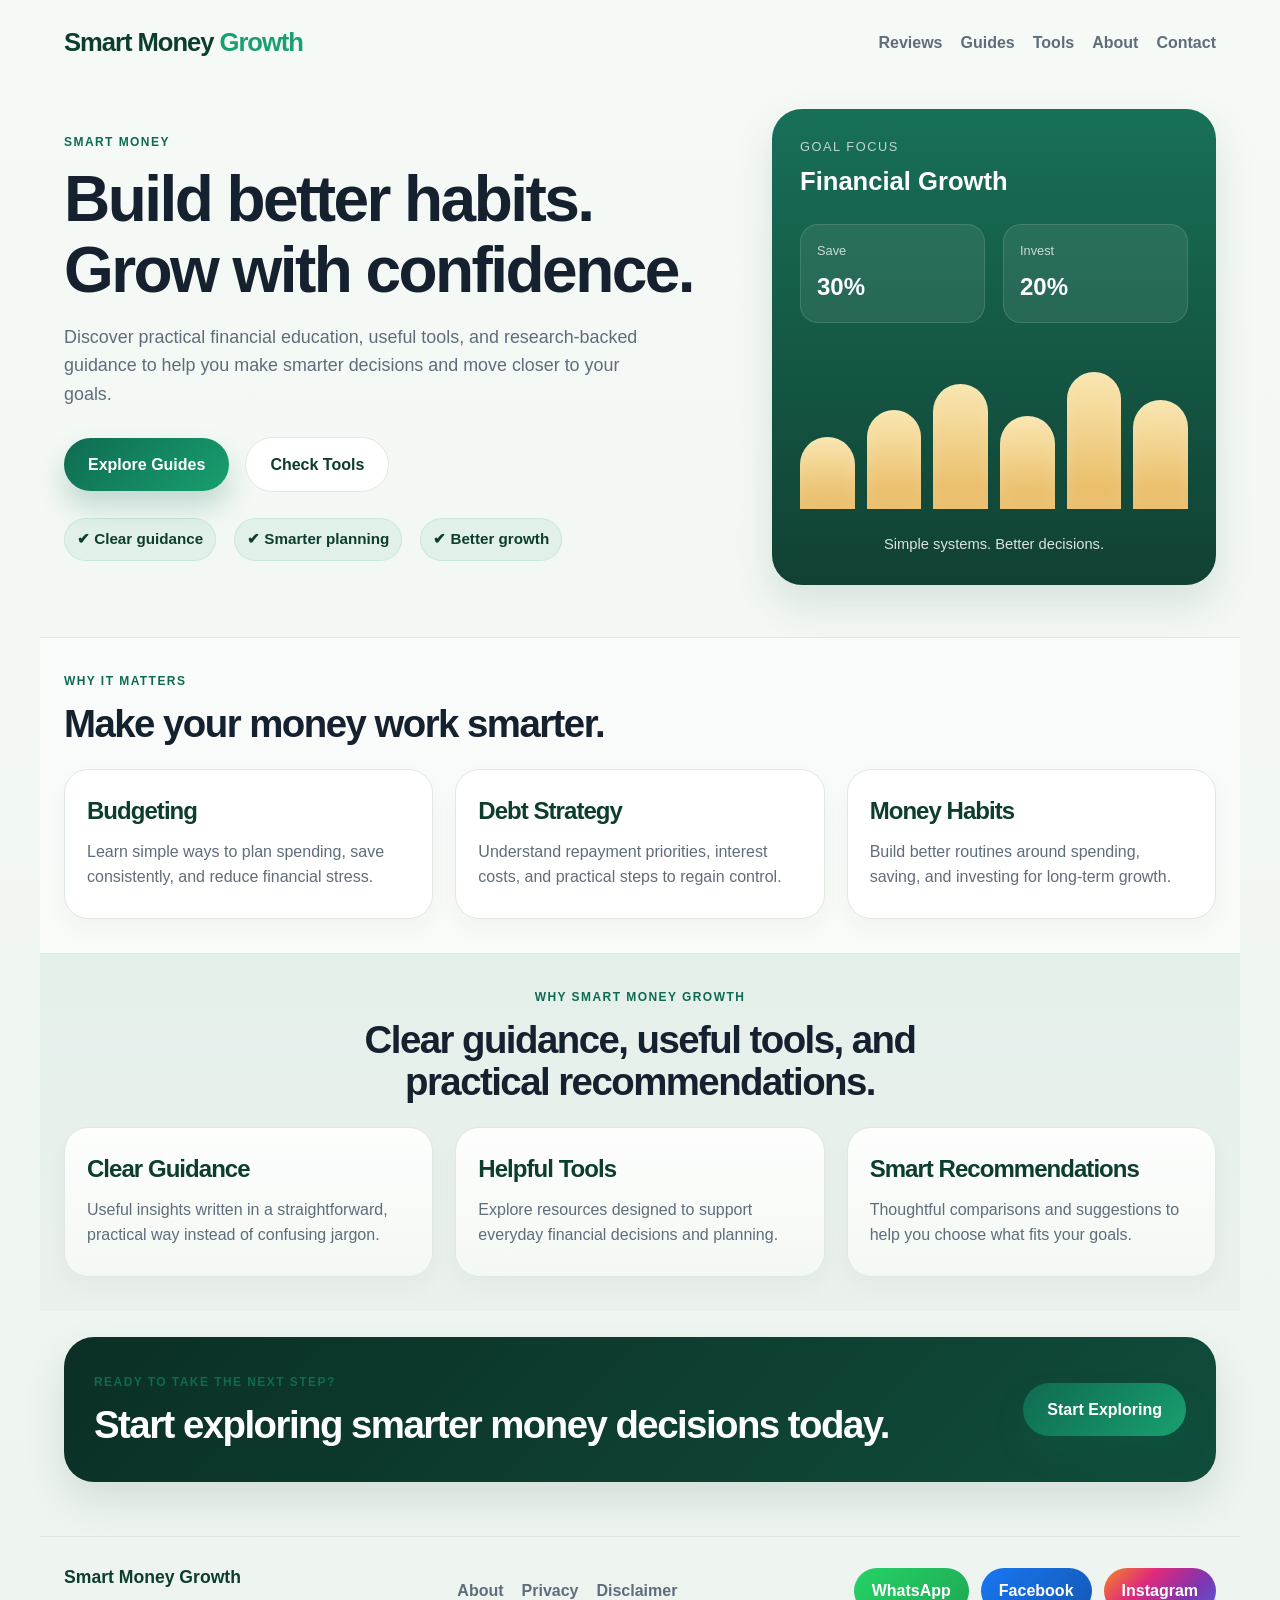
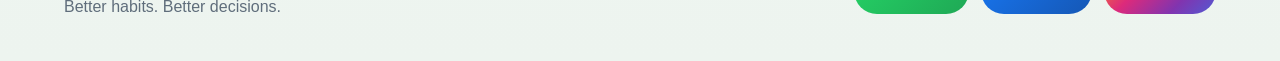
==== index.html @ 72ac07df "Brand the website as Smart Money Growth and apply a premium finance-style homepage design with polis" ====
<!doctype html>
<html lang="en">
  <head>
    <meta charset="utf-8" />
    <meta name="viewport" content="width=device-width, initial-scale=1" />
    <meta
      name="description"
      content="Smart Money Growth helps you build stronger money habits, improve financial clarity, and make smarter decisions with practical guidance and tools."
    />
    <title>Smart Money Growth | Better Habits. Better Decisions.</title>
    <link rel="stylesheet" href="style.css" />
  </head>
  <body>
    <header class="topbar">
      <a class="brand" href="index.html">Smart Money <span>Growth</span></a>
      <nav class="nav-links" aria-label="Main navigation">
        <a href="reviews.html">Reviews</a>
        <a href="guides.html">Guides</a>
        <a href="tools.html">Tools</a>
        <a href="about.html">About</a>
        <a href="contact.html">Contact</a>
      </nav>
    </header>

    <main>
      <section class="hero section">
        <div class="hero-copy">
          <p class="eyebrow">Smart Money</p>
          <h1>Build better habits. Grow with confidence.</h1>
          <p class="intro">
            Discover practical financial education, useful tools, and research-backed guidance
            to help you make smarter decisions and move closer to your goals.
          </p>

          <div class="hero-actions">
            <a class="btn btn-primary" href="guides.html">Explore Guides</a>
            <a class="btn btn-secondary" href="tools.html">Check Tools</a>
          </div>

          <div class="trust-row" aria-label="Highlights">
            <span>✔ Clear guidance</span>
            <span>✔ Smarter planning</span>
            <span>✔ Better growth</span>
          </div>
        </div>

        <div class="hero-card" aria-label="Financial summary">
          <div class="metric">
            <span class="label">Goal Focus</span>
            <strong>Financial Growth</strong>
          </div>

          <div class="metric-row">
            <div>
              <span>Save</span>
              <strong>30%</strong>
            </div>
            <div>
              <span>Invest</span>
              <strong>20%</strong>
            </div>
          </div>

          <div class="chart-bars" aria-hidden="true">
            <span style="height: 45%"></span>
            <span style="height: 62%"></span>
            <span style="height: 78%"></span>
            <span style="height: 58%"></span>
            <span style="height: 86%"></span>
            <span style="height: 68%"></span>
          </div>

          <div class="mini-note">Simple systems. Better decisions.</div>
        </div>
      </section>

      <section class="section section-light">
        <div class="section-heading">
          <p class="eyebrow">Why it matters</p>
          <h2>Make your money work smarter.</h2>
        </div>

        <div class="cards">
          <article class="card">
            <h3>Budgeting</h3>
            <p>
              Learn simple ways to plan spending, save consistently, and reduce financial stress.
            </p>
          </article>
          <article class="card">
            <h3>Debt Strategy</h3>
            <p>
              Understand repayment priorities, interest costs, and practical steps to regain control.
            </p>
          </article>
          <article class="card">
            <h3>Money Habits</h3>
            <p>
              Build better routines around spending, saving, and investing for long-term growth.
            </p>
          </article>
        </div>
      </section>

      <section class="section section-dark">
        <div class="section-heading centered">
          <p class="eyebrow">Why Smart Money Growth</p>
          <h2>Clear guidance, useful tools, and practical recommendations.</h2>
        </div>

        <div class="cards cards-alt">
          <article class="card">
            <h3>Clear Guidance</h3>
            <p>
              Useful insights written in a straightforward, practical way instead of confusing jargon.
            </p>
          </article>
          <article class="card">
            <h3>Helpful Tools</h3>
            <p>
              Explore resources designed to support everyday financial decisions and planning.
            </p>
          </article>
          <article class="card">
            <h3>Smart Recommendations</h3>
            <p>
              Thoughtful comparisons and suggestions to help you choose what fits your goals.
            </p>
          </article>
        </div>
      </section>

      <section class="section cta-section">
        <div class="cta-box">
          <div>
            <p class="eyebrow">Ready to take the next step?</p>
            <h2>Start exploring smarter money decisions today.</h2>
          </div>
          <a class="btn btn-primary" href="guides.html">Start Exploring</a>
        </div>
      </section>
    </main>

    <footer class="footer">
      <div class="footer-brand">
        <strong>Smart Money Growth</strong>
        <span>Better habits. Better decisions.</span>
      </div>

      <div class="footer-links">
        <a href="about.html">About</a>
        <a href="privacy.html">Privacy</a>
        <a href="disclaimer.html">Disclaimer</a>
      </div>

      <div class="social-links" aria-label="Social media links">
        <a class="social-btn wa" href="https://wa.me/2348026260383" target="_blank" rel="noopener noreferrer">WhatsApp</a>
        <a class="social-btn fb" href="https://www.facebook.com/profile.php?id=615915225431801" target="_blank" rel="noopener noreferrer">Facebook</a>
        <a class="social-btn ig" href="https://www.instagram.com/abayaezekiel5/" target="_blank" rel="noopener noreferrer">Instagram</a>
      </div>
    </footer>
  </body>
</html>
---- style.css ----
:root {
  --green: #0f6a52;
  --green-2: #18a06f;
  --green-deep: #0c3d2e;
  --gold: #e8b75d;
  --gold-soft: #f9e7b2;
  --ink: #16212f;
  --muted: #5f6d7b;
  --bg: #f4f8f4;
  --card: #ffffff;
  --line: #dfe9e2;
  --shadow: 0 18px 40px rgba(17, 67, 52, 0.12);
}

* { box-sizing: border-box; }
html { scroll-behavior: smooth; }
body {
  margin: 0;
  font-family: Inter, "Segoe UI", Arial, sans-serif;
  background: linear-gradient(180deg, #f6faf7 0%, #edf4ef 100%);
  color: var(--ink);
  line-height: 1.6;
}

a {
  text-decoration: none;
  color: inherit;
}

img { max-width: 100%; display: block; }

.topbar {
  max-width: 1200px;
  margin: 0 auto;
  padding: 22px 24px 18px;
  display: flex;
  align-items: center;
  justify-content: space-between;
  gap: 20px;
}

.brand {
  font-size: clamp(1.4rem, 2vw, 2rem);
  font-weight: 800;
  letter-spacing: -0.04em;
  color: var(--green-deep);
}

.brand span {
  color: var(--green-2);
}

.nav-links {
  display: flex;
  align-items: center;
  gap: 18px;
  flex-wrap: wrap;
}

.nav-links a {
  color: var(--muted);
  font-weight: 600;
  transition: color 0.2s ease;
}

.nav-links a:hover {
  color: var(--green);
}

.section {
  max-width: 1200px;
  margin: 0 auto;
  padding: 34px 24px;
}

.hero {
  display: grid;
  grid-template-columns: 1.2fr 0.8fr;
  align-items: center;
  gap: 42px;
  padding-top: 28px;
  padding-bottom: 52px;
}

.hero-copy {
  padding-right: 18px;
}

.eyebrow {
  margin: 0 0 12px;
  text-transform: uppercase;
  letter-spacing: 0.12em;
  font-size: 0.75rem;
  font-weight: 800;
  color: var(--green);
}

h1, h2, h3 {
  margin: 0 0 14px;
  line-height: 1.1;
  letter-spacing: -0.04em;
}

h1 {
  font-size: clamp(2.7rem, 5vw, 4.5rem);
  color: var(--ink);
}

.intro {
  max-width: 600px;
  font-size: 1.12rem;
  color: var(--muted);
  margin-bottom: 28px;
}

.hero-actions {
  display: flex;
  align-items: center;
  gap: 16px;
  flex-wrap: wrap;
  margin-bottom: 26px;
}

.btn {
  display: inline-block;
  border-radius: 999px;
  padding: 14px 24px;
  font-weight: 700;
  transition: transform 0.2s ease, box-shadow 0.2s ease;
}

.btn:hover {
  transform: translateY(-1px);
}

.btn-primary {
  background: linear-gradient(135deg, var(--green) 0%, var(--green-2) 100%);
  color: #fff;
  box-shadow: 0 16px 28px rgba(15, 106, 82, 0.22);
}

.btn-secondary {
  background: #fff;
  color: var(--green-deep);
  border: 1px solid var(--line);
}

.trust-row {
  display: flex;
  align-items: center;
  gap: 18px;
  flex-wrap: wrap;
  color: var(--green-deep);
  font-weight: 700;
  font-size: 0.95rem;
}

.trust-row span {
  display: inline-flex;
  align-items: center;
  gap: 8px;
  background: rgba(24, 160, 111, 0.08);
  border: 1px solid rgba(24, 160, 111, 0.12);
  border-radius: 999px;
  padding: 8px 12px;
}

.hero-card {
  background: linear-gradient(180deg, rgba(15, 106, 82, 0.96), rgba(12, 61, 46, 0.98));
  border-radius: 30px;
  padding: 28px;
  color: #fff;
  box-shadow: var(--shadow);
}

.metric {
  display: flex;
  flex-direction: column;
  gap: 4px;
  margin-bottom: 22px;
}

.metric .label {
  font-size: 0.8rem;
  color: rgba(255,255,255,0.72);
  text-transform: uppercase;
  letter-spacing: 0.12em;
}

.metric strong {
  font-size: clamp(1.4rem, 2vw, 2rem);
}

.metric-row {
  display: grid;
  grid-template-columns: repeat(2, minmax(0, 1fr));
  gap: 18px;
  margin-bottom: 26px;
}

.metric-row div {
  background: rgba(255,255,255,0.08);
  border: 1px solid rgba(255,255,255,0.12);
  border-radius: 18px;
  padding: 16px;
}

.metric-row span {
  display: block;
  color: rgba(255,255,255,0.75);
  font-size: 0.8rem;
  margin-bottom: 6px;
}

.metric-row strong {
  font-size: 1.5rem;
}

.chart-bars {
  height: 160px;
  display: flex;
  align-items: end;
  gap: 12px;
  margin-bottom: 20px;
}

.chart-bars span {
  display: block;
  width: 100%;
  border-radius: 999px 999px 0 0;
  background: linear-gradient(180deg, var(--gold-soft) 0%, var(--gold) 100%);
  box-shadow: inset 0 -10px 18px rgba(255,255,255,0.14);
}

.mini-note {
  font-size: 0.92rem;
  text-align: center;
  color: rgba(255,255,255,0.85);
  padding-top: 4px;
}

.section-light {
  background: rgba(255, 255, 255, 0.6);
  border-top: 1px solid var(--line);
  border-bottom: 1px solid var(--line);
}

.section-heading {
  margin-bottom: 24px;
}

.section-heading h2 {
  font-size: clamp(2rem, 3vw, 3rem);
  max-width: 700px;
}

.centered {
  text-align: center;
}

.centered h2 {
  margin: 0 auto;
}

.cards {
  display: grid;
  grid-template-columns: repeat(3, minmax(0, 1fr));
  gap: 22px;
}

.card {
  background: var(--card);
  border: 1px solid var(--line);
  border-radius: 24px;
  padding: 28px 22px;
  box-shadow: 0 10px 24px rgba(19, 43, 33, 0.04);
}

.card h3 {
  font-size: 1.5rem;
  color: var(--green-deep);
}

.card p {
  margin: 0;
  color: var(--muted);
  font-size: 1rem;
}

.section-dark {
  background: linear-gradient(180deg, rgba(15, 106, 82, 0.05), rgba(12, 61, 46, 0.02));
}

.cards-alt .card {
  background: linear-gradient(180deg, rgba(255,255,255,0.9) 0%, rgba(244,248,244,1) 100%);
}

.cta-section {
  padding-top: 26px;
  padding-bottom: 54px;
}

.cta-box {
  background: linear-gradient(135deg, #0b2f25 0%, #104d3c 100%);
  border-radius: 30px;
  padding: 36px 30px;
  color: white;
  display: flex;
  justify-content: space-between;
  align-items: center;
  gap: 30px;
  box-shadow: var(--shadow);
}

.cta-box h2 {
  margin: 0;
  font-size: clamp(1.8rem, 3vw, 2.8rem);
}

.footer {
  max-width: 1200px;
  margin: 0 auto;
  padding: 26px 24px 42px;
  display: flex;
  align-items: center;
  justify-content: space-between;
  gap: 20px;
  flex-wrap: wrap;
  border-top: 1px solid var(--line);
}

.footer-brand {
  display: flex;
  flex-direction: column;
  gap: 2px;
}

.footer-brand strong {
  font-size: 1.1rem;
  color: var(--green-deep);
}

.footer-brand span {
  color: var(--muted);
}

.footer-links {
  display: flex;
  align-items: center;
  gap: 18px;
  flex-wrap: wrap;
  color: var(--muted);
  font-weight: 600;
}

.social-links {
  display: flex;
  align-items: center;
  flex-wrap: wrap;
  gap: 12px;
}

.social-btn {
  display: inline-flex;
  align-items: center;
  justify-content: center;
  padding: 10px 18px;
  border-radius: 999px;
  font-weight: 700;
  color: #fff;
  transition: transform 0.2s ease, filter 0.2s ease;
}

.social-btn:hover {
  transform: translateY(-1px);
  filter: brightness(1.04);
}

.social-btn.wa { background: linear-gradient(135deg, #25D366 0%, #1fa855 100%); }
.social-btn.fb { background: linear-gradient(135deg, #1877f2 0%, #1557b5 100%); }
.social-btn.ig {
  background: linear-gradient(135deg, #f58529 0%, #dd2a7b 35%, #8134af 70%, #515bd4 100%);
}

@media (max-width: 900px) {
  .hero {
    grid-template-columns: 1fr;
  }

  .cards {
    grid-template-columns: 1fr;
  }

  .cta-box {
    flex-direction: column;
    align-items: flex-start;
  }
}

@media (max-width: 620px) {
  .topbar {
    flex-direction: column;
    align-items: flex-start;
  }

  .nav-links {
    gap: 12px;
  }

  .hero {
    padding-top: 8px;
  }

  .hero-actions,
  .social-links,
  .footer-links {
    width: 100%;
  }

  .btn,
  .social-btn {
    width: 100%;
    text-align: center;
  }

  .footer {
    align-items: flex-start;
  }
}
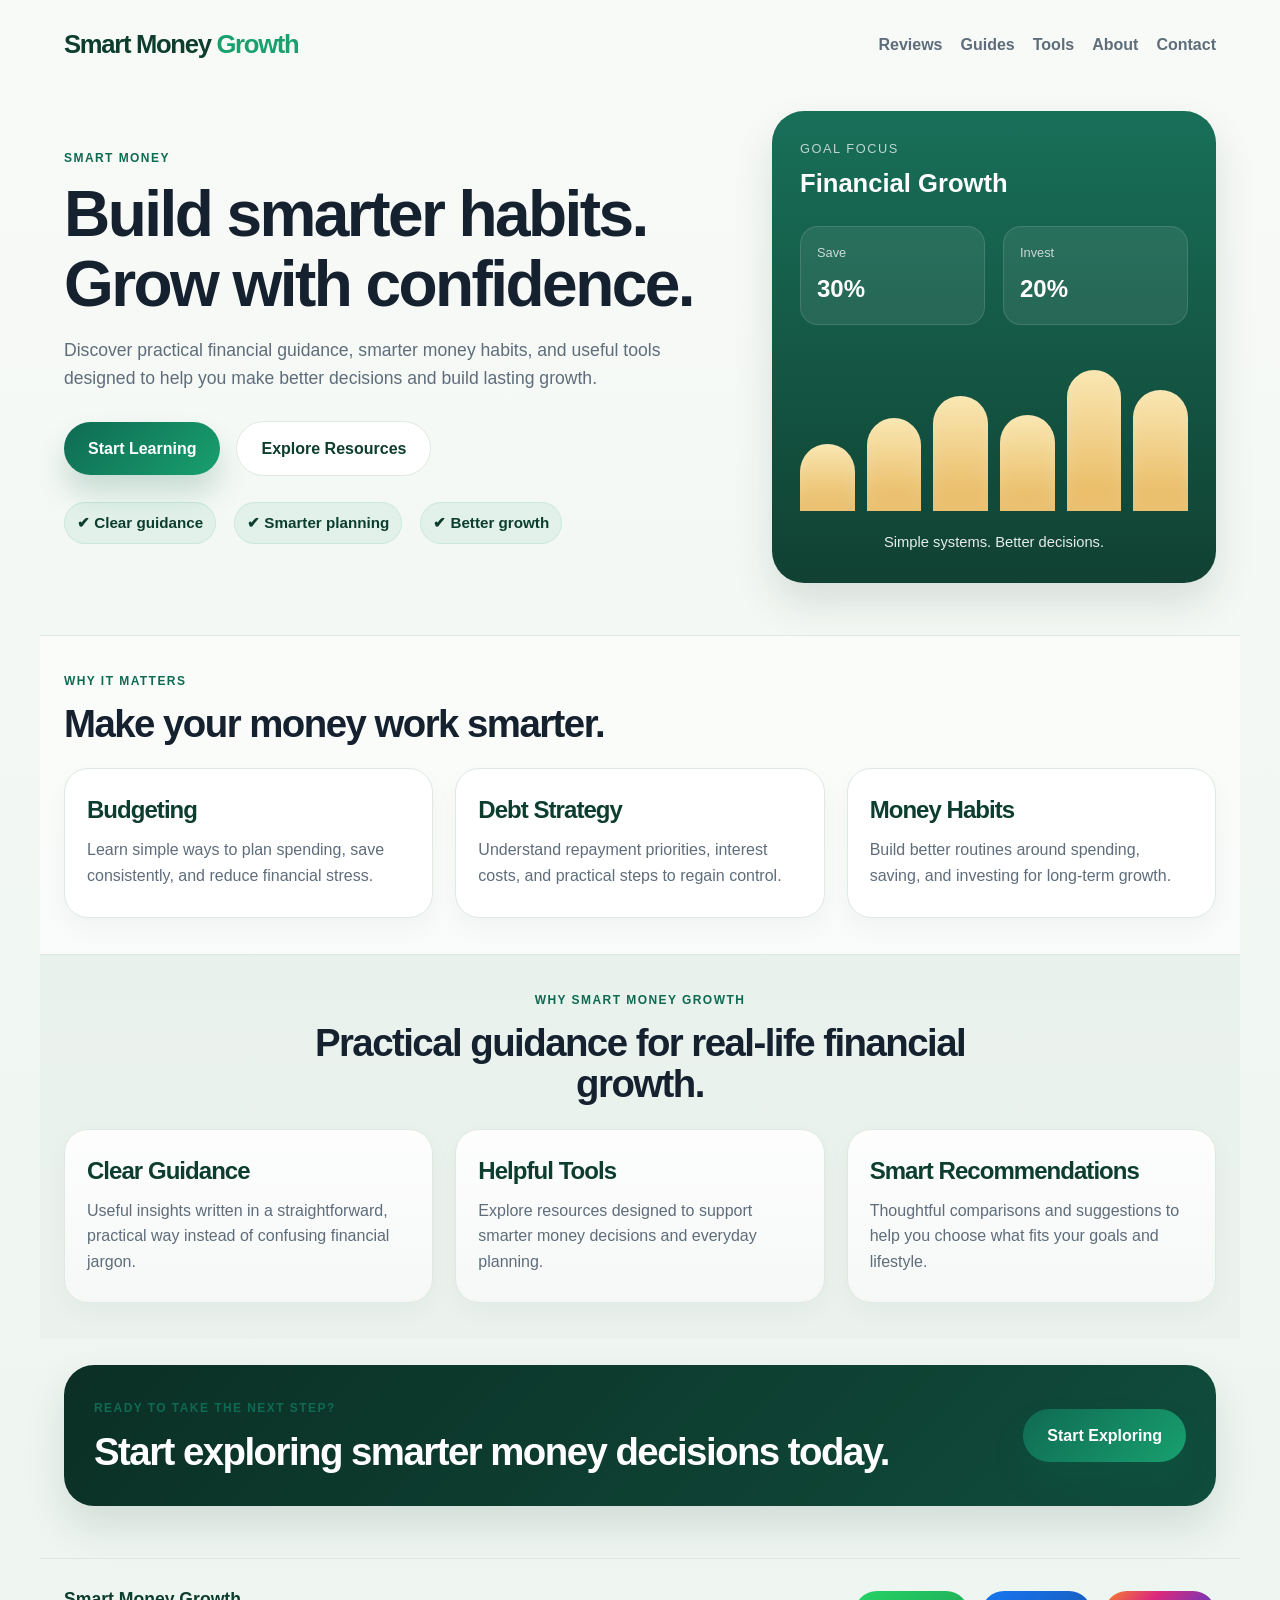
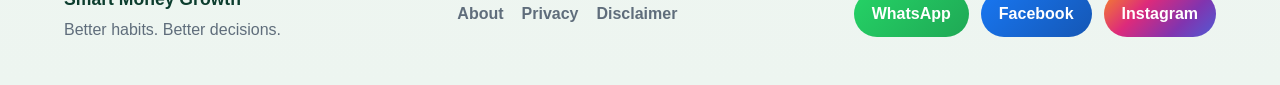
==== commit ea359510: "Finalize a premium Smart Money Growth homepage with affiliate-friendly, trust-focused messaging and " ====
--- a/index.html
+++ b/index.html
@@ -5,7 +5,7 @@
     <meta name="viewport" content="width=device-width, initial-scale=1" />
     <meta
       name="description"
-      content="Smart Money Growth helps you build stronger money habits, improve financial clarity, and make smarter decisions with practical guidance and tools."
+      content="Smart Money Growth helps people build better financial habits, explore practical tools, and make smarter decisions for long-term growth."
     />
     <title>Smart Money Growth | Better Habits. Better Decisions.</title>
     <link rel="stylesheet" href="style.css" />
@@ -26,15 +26,14 @@
       <section class="hero section">
         <div class="hero-copy">
           <p class="eyebrow">Smart Money</p>
-          <h1>Build better habits. Grow with confidence.</h1>
+          <h1>Build smarter habits. Grow with confidence.</h1>
           <p class="intro">
-            Discover practical financial education, useful tools, and research-backed guidance
-            to help you make smarter decisions and move closer to your goals.
+            Discover practical financial guidance, smarter money habits, and useful tools designed to help you make better decisions and build lasting growth.
           </p>
 
           <div class="hero-actions">
-            <a class="btn btn-primary" href="guides.html">Explore Guides</a>
-            <a class="btn btn-secondary" href="tools.html">Check Tools</a>
+            <a class="btn btn-primary" href="guides.html">Start Learning</a>
+            <a class="btn btn-secondary" href="tools.html">Explore Resources</a>
           </div>
 
           <div class="trust-row" aria-label="Highlights">
@@ -44,7 +43,7 @@
           </div>
         </div>
 
-        <div class="hero-card" aria-label="Financial summary">
+        <div class="hero-card" aria-label="Financial summary card">
           <div class="metric">
             <span class="label">Goal Focus</span>
             <strong>Financial Growth</strong>
@@ -62,12 +61,12 @@
           </div>
 
           <div class="chart-bars" aria-hidden="true">
-            <span style="height: 45%"></span>
-            <span style="height: 62%"></span>
-            <span style="height: 78%"></span>
+            <span style="height: 42%"></span>
             <span style="height: 58%"></span>
-            <span style="height: 86%"></span>
-            <span style="height: 68%"></span>
+            <span style="height: 72%"></span>
+            <span style="height: 60%"></span>
+            <span style="height: 88%"></span>
+            <span style="height: 76%"></span>
           </div>
 
           <div class="mini-note">Simple systems. Better decisions.</div>
@@ -83,21 +82,15 @@
         <div class="cards">
           <article class="card">
             <h3>Budgeting</h3>
-            <p>
-              Learn simple ways to plan spending, save consistently, and reduce financial stress.
-            </p>
+            <p>Learn simple ways to plan spending, save consistently, and reduce financial stress.</p>
           </article>
           <article class="card">
             <h3>Debt Strategy</h3>
-            <p>
-              Understand repayment priorities, interest costs, and practical steps to regain control.
-            </p>
+            <p>Understand repayment priorities, interest costs, and practical steps to regain control.</p>
           </article>
           <article class="card">
             <h3>Money Habits</h3>
-            <p>
-              Build better routines around spending, saving, and investing for long-term growth.
-            </p>
+            <p>Build better routines around spending, saving, and investing for long-term growth.</p>
           </article>
         </div>
       </section>
@@ -105,27 +98,21 @@
       <section class="section section-dark">
         <div class="section-heading centered">
           <p class="eyebrow">Why Smart Money Growth</p>
-          <h2>Clear guidance, useful tools, and practical recommendations.</h2>
+          <h2>Practical guidance for real-life financial growth.</h2>
         </div>
 
         <div class="cards cards-alt">
           <article class="card">
             <h3>Clear Guidance</h3>
-            <p>
-              Useful insights written in a straightforward, practical way instead of confusing jargon.
-            </p>
+            <p>Useful insights written in a straightforward, practical way instead of confusing financial jargon.</p>
           </article>
           <article class="card">
             <h3>Helpful Tools</h3>
-            <p>
-              Explore resources designed to support everyday financial decisions and planning.
-            </p>
+            <p>Explore resources designed to support smarter money decisions and everyday planning.</p>
           </article>
           <article class="card">
             <h3>Smart Recommendations</h3>
-            <p>
-              Thoughtful comparisons and suggestions to help you choose what fits your goals.
-            </p>
+            <p>Thoughtful comparisons and suggestions to help you choose what fits your goals and lifestyle.</p>
           </article>
         </div>
       </section>
--- a/style.css
+++ b/style.css
@@ -9,7 +9,7 @@
   --bg: #f4f8f4;
   --card: #ffffff;
   --line: #dfe9e2;
-  --shadow: 0 18px 40px rgba(17, 67, 52, 0.12);
+  --shadow: 0 20px 40px rgba(11, 47, 37, 0.12);
 }
 
 * { box-sizing: border-box; }
@@ -17,7 +17,7 @@
 body {
   margin: 0;
   font-family: Inter, "Segoe UI", Arial, sans-serif;
-  background: linear-gradient(180deg, #f6faf7 0%, #edf4ef 100%);
+  background: linear-gradient(180deg, #f8faf7 0%, #edf5f0 100%);
   color: var(--ink);
   line-height: 1.6;
 }
@@ -32,17 +32,17 @@
 .topbar {
   max-width: 1200px;
   margin: 0 auto;
-  padding: 22px 24px 18px;
+  padding: 24px 24px 18px;
   display: flex;
   align-items: center;
   justify-content: space-between;
-  gap: 20px;
+  gap: 18px;
 }
 
 .brand {
   font-size: clamp(1.4rem, 2vw, 2rem);
   font-weight: 800;
-  letter-spacing: -0.04em;
+  letter-spacing: -0.05em;
   color: var(--green-deep);
 }
 
@@ -70,7 +70,7 @@
 .section {
   max-width: 1200px;
   margin: 0 auto;
-  padding: 34px 24px;
+  padding: 36px 24px;
 }
 
 .hero {
@@ -97,18 +97,18 @@
 
 h1, h2, h3 {
   margin: 0 0 14px;
-  line-height: 1.1;
+  line-height: 1.08;
   letter-spacing: -0.04em;
 }
 
 h1 {
-  font-size: clamp(2.7rem, 5vw, 4.5rem);
+  font-size: clamp(2.8rem, 5vw, 4.5rem);
   color: var(--ink);
 }
 
 .intro {
-  max-width: 600px;
-  font-size: 1.12rem;
+  max-width: 610px;
+  font-size: 1.1rem;
   color: var(--muted);
   margin-bottom: 28px;
 }
@@ -122,11 +122,13 @@
 }
 
 .btn {
-  display: inline-block;
+  display: inline-flex;
+  align-items: center;
+  justify-content: center;
   border-radius: 999px;
   padding: 14px 24px;
   font-weight: 700;
-  transition: transform 0.2s ease, box-shadow 0.2s ease;
+  transition: transform 0.2s ease, box-shadow 0.2s ease, filter 0.2s ease;
 }
 
 .btn:hover {
@@ -136,7 +138,7 @@
 .btn-primary {
   background: linear-gradient(135deg, var(--green) 0%, var(--green-2) 100%);
   color: #fff;
-  box-shadow: 0 16px 28px rgba(15, 106, 82, 0.22);
+  box-shadow: 0 18px 30px rgba(15, 106, 82, 0.2);
 }
 
 .btn-secondary {
@@ -167,7 +169,7 @@
 
 .hero-card {
   background: linear-gradient(180deg, rgba(15, 106, 82, 0.96), rgba(12, 61, 46, 0.98));
-  border-radius: 30px;
+  border-radius: 32px;
   padding: 28px;
   color: #fff;
   box-shadow: var(--shadow);
@@ -188,7 +190,7 @@
 }
 
 .metric strong {
-  font-size: clamp(1.4rem, 2vw, 2rem);
+  font-size: clamp(1.5rem, 2vw, 2rem);
 }
 
 .metric-row {
@@ -235,8 +237,7 @@
 .mini-note {
   font-size: 0.92rem;
   text-align: center;
-  color: rgba(255,255,255,0.85);
-  padding-top: 4px;
+  color: rgba(255,255,255,0.9);
 }
 
 .section-light {
@@ -251,7 +252,7 @@
 
 .section-heading h2 {
   font-size: clamp(2rem, 3vw, 3rem);
-  max-width: 700px;
+  max-width: 760px;
 }
 
 .centered {
@@ -288,27 +289,27 @@
 }
 
 .section-dark {
-  background: linear-gradient(180deg, rgba(15, 106, 82, 0.05), rgba(12, 61, 46, 0.02));
+  background: linear-gradient(180deg, rgba(15, 106, 82, 0.04), rgba(12, 61, 46, 0.02));
 }
 
 .cards-alt .card {
-  background: linear-gradient(180deg, rgba(255,255,255,0.9) 0%, rgba(244,248,244,1) 100%);
+  background: linear-gradient(180deg, rgba(255,255,255,0.9) 0%, rgba(245,248,246,1) 100%);
 }
 
 .cta-section {
   padding-top: 26px;
-  padding-bottom: 54px;
+  padding-bottom: 52px;
 }
 
 .cta-box {
   background: linear-gradient(135deg, #0b2f25 0%, #104d3c 100%);
   border-radius: 30px;
-  padding: 36px 30px;
-  color: white;
+  padding: 34px 30px;
+  color: #fff;
   display: flex;
   justify-content: space-between;
   align-items: center;
-  gap: 30px;
+  gap: 28px;
   box-shadow: var(--shadow);
 }
 
@@ -332,7 +333,7 @@
 .footer-brand {
   display: flex;
   flex-direction: column;
-  gap: 2px;
+  gap: 4px;
 }
 
 .footer-brand strong {
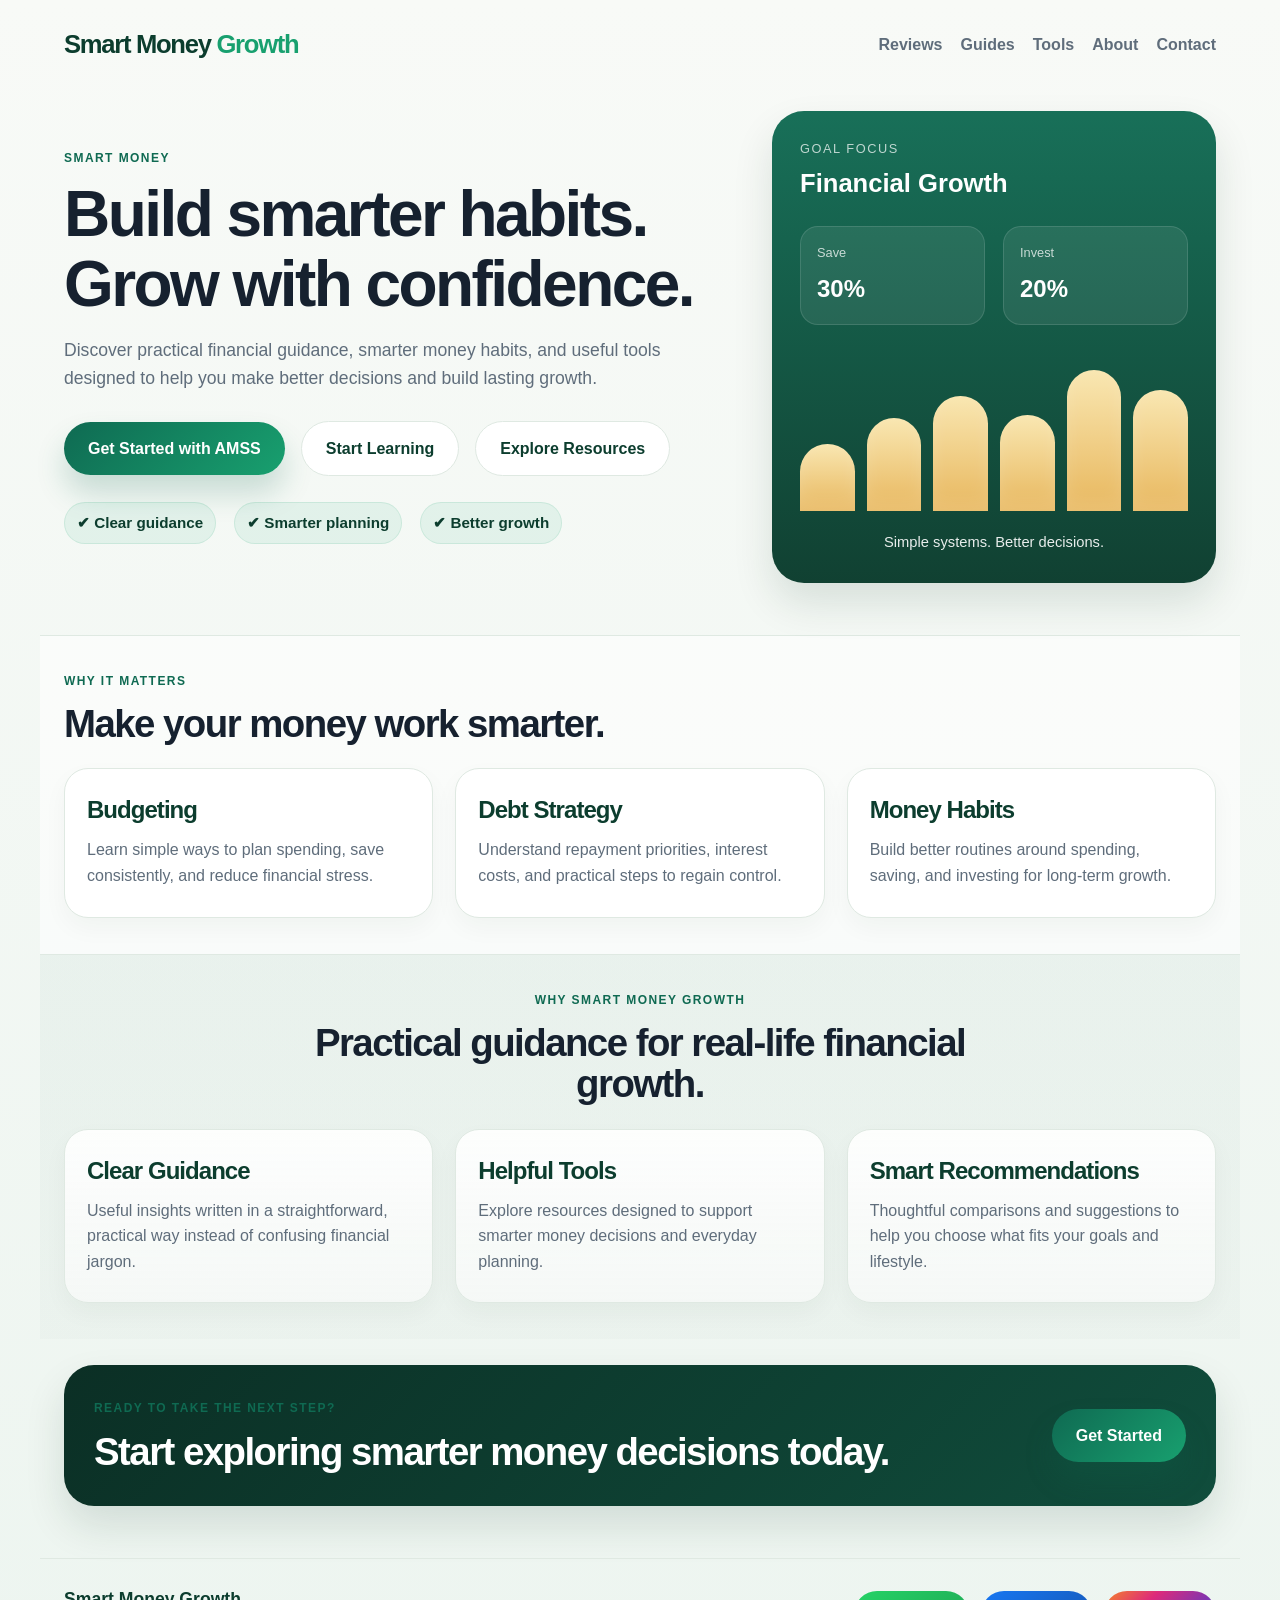
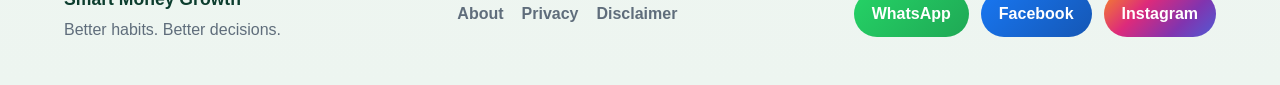
==== commit ca404926: "Add visible AMSS Selar affiliate CTA button to the homepage hero and CTA section." ====
--- a/index.html
+++ b/index.html
@@ -32,7 +32,8 @@
           </p>
 
           <div class="hero-actions">
-            <a class="btn btn-primary" href="guides.html">Start Learning</a>
+            <a class="btn btn-primary" href="https://selar.co/amss" target="_blank" rel="noopener noreferrer">Get Started with AMSS</a>
+            <a class="btn btn-secondary" href="guides.html">Start Learning</a>
             <a class="btn btn-secondary" href="tools.html">Explore Resources</a>
           </div>
 
@@ -123,7 +124,7 @@
             <p class="eyebrow">Ready to take the next step?</p>
             <h2>Start exploring smarter money decisions today.</h2>
           </div>
-          <a class="btn btn-primary" href="guides.html">Start Exploring</a>
+          <a class="btn btn-primary" href="https://selar.co/amss" target="_blank" rel="noopener noreferrer">Get Started</a>
         </div>
       </section>
     </main>
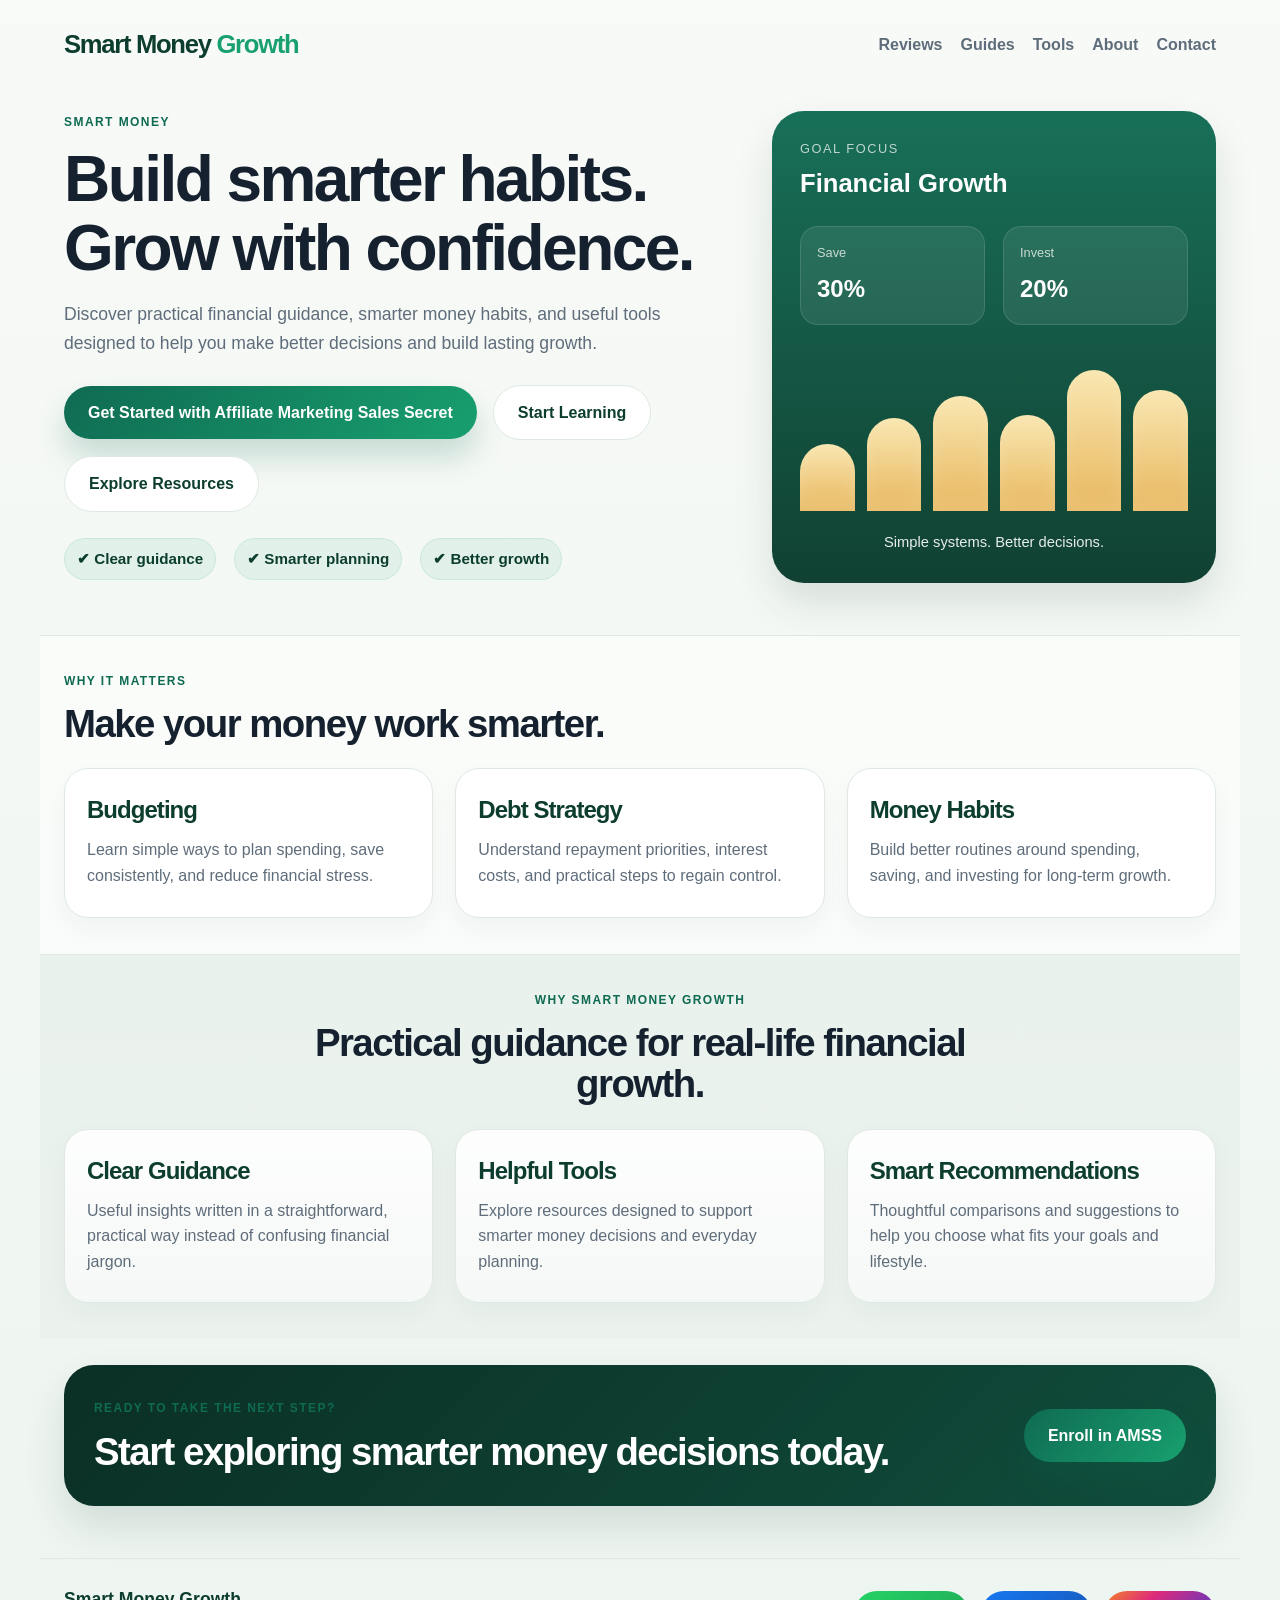
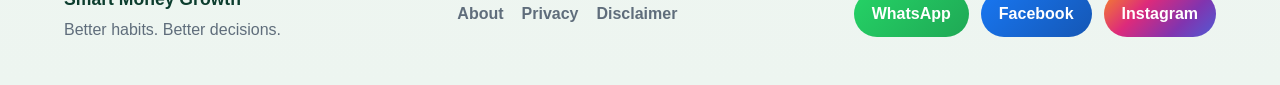
==== commit 37269a37: "Update homepage CTA copy to use the correct course name: Affiliate Marketing Sales Secret (AMSS)" ====
--- a/index.html
+++ b/index.html
@@ -32,7 +32,7 @@
           </p>
 
           <div class="hero-actions">
-            <a class="btn btn-primary" href="https://selar.co/amss" target="_blank" rel="noopener noreferrer">Get Started with AMSS</a>
+            <a class="btn btn-primary" href="https://selar.co/amss" target="_blank" rel="noopener noreferrer">Get Started with Affiliate Marketing Sales Secret</a>
             <a class="btn btn-secondary" href="guides.html">Start Learning</a>
             <a class="btn btn-secondary" href="tools.html">Explore Resources</a>
           </div>
@@ -124,7 +124,7 @@
             <p class="eyebrow">Ready to take the next step?</p>
             <h2>Start exploring smarter money decisions today.</h2>
           </div>
-          <a class="btn btn-primary" href="https://selar.co/amss" target="_blank" rel="noopener noreferrer">Get Started</a>
+          <a class="btn btn-primary" href="https://selar.co/amss" target="_blank" rel="noopener noreferrer">Enroll in AMSS</a>
         </div>
       </section>
     </main>
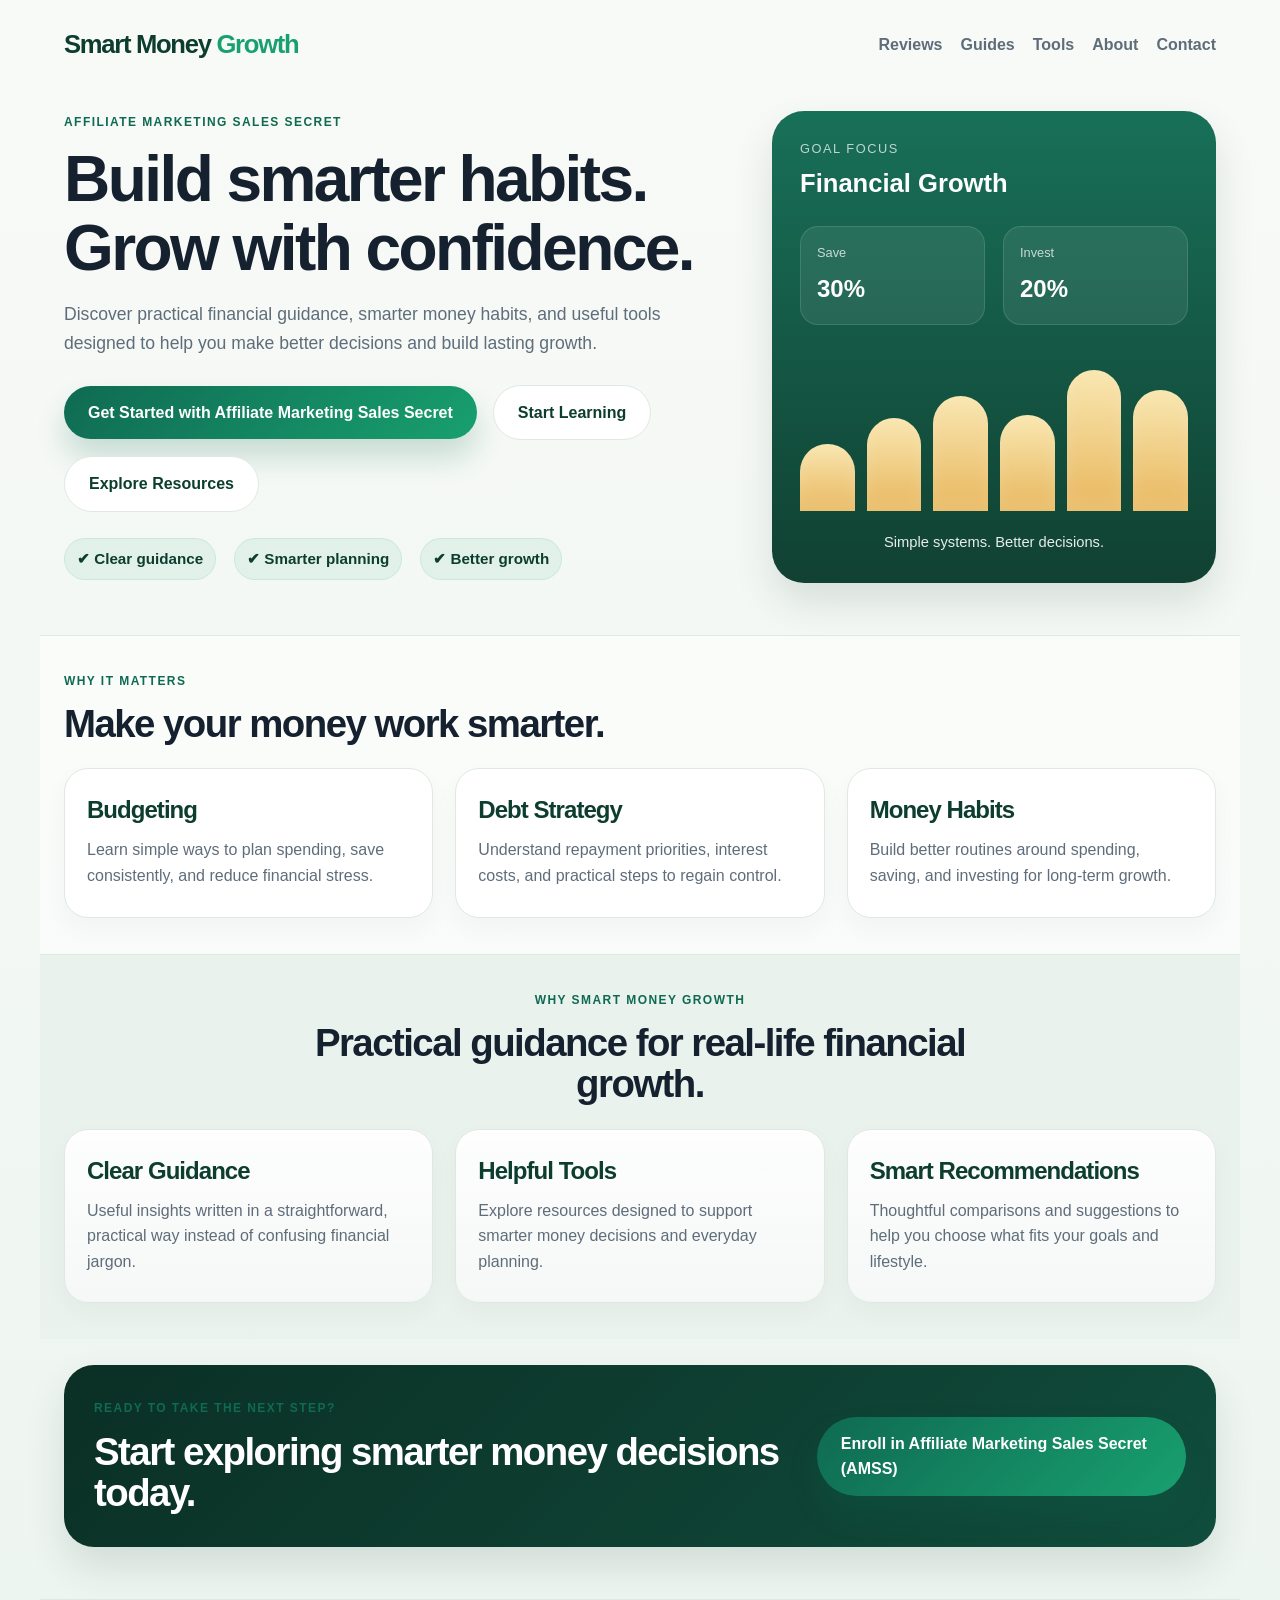
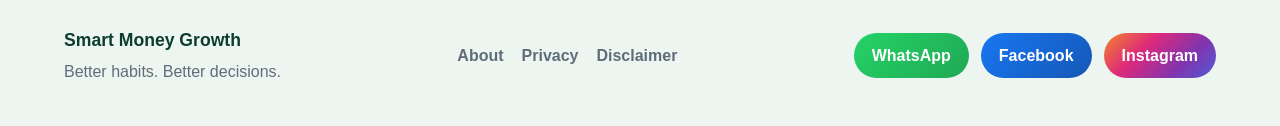
==== commit c444362c: "Align homepage course naming with the exact product title: Affiliate Marketing Sales Secret (AMSS)" ====
--- a/index.html
+++ b/index.html
@@ -25,7 +25,7 @@
     <main>
       <section class="hero section">
         <div class="hero-copy">
-          <p class="eyebrow">Smart Money</p>
+          <p class="eyebrow">Affiliate Marketing Sales Secret</p>
           <h1>Build smarter habits. Grow with confidence.</h1>
           <p class="intro">
             Discover practical financial guidance, smarter money habits, and useful tools designed to help you make better decisions and build lasting growth.
@@ -124,7 +124,7 @@
             <p class="eyebrow">Ready to take the next step?</p>
             <h2>Start exploring smarter money decisions today.</h2>
           </div>
-          <a class="btn btn-primary" href="https://selar.co/amss" target="_blank" rel="noopener noreferrer">Enroll in AMSS</a>
+          <a class="btn btn-primary" href="https://selar.co/amss" target="_blank" rel="noopener noreferrer">Enroll in Affiliate Marketing Sales Secret (AMSS)</a>
         </div>
       </section>
     </main>
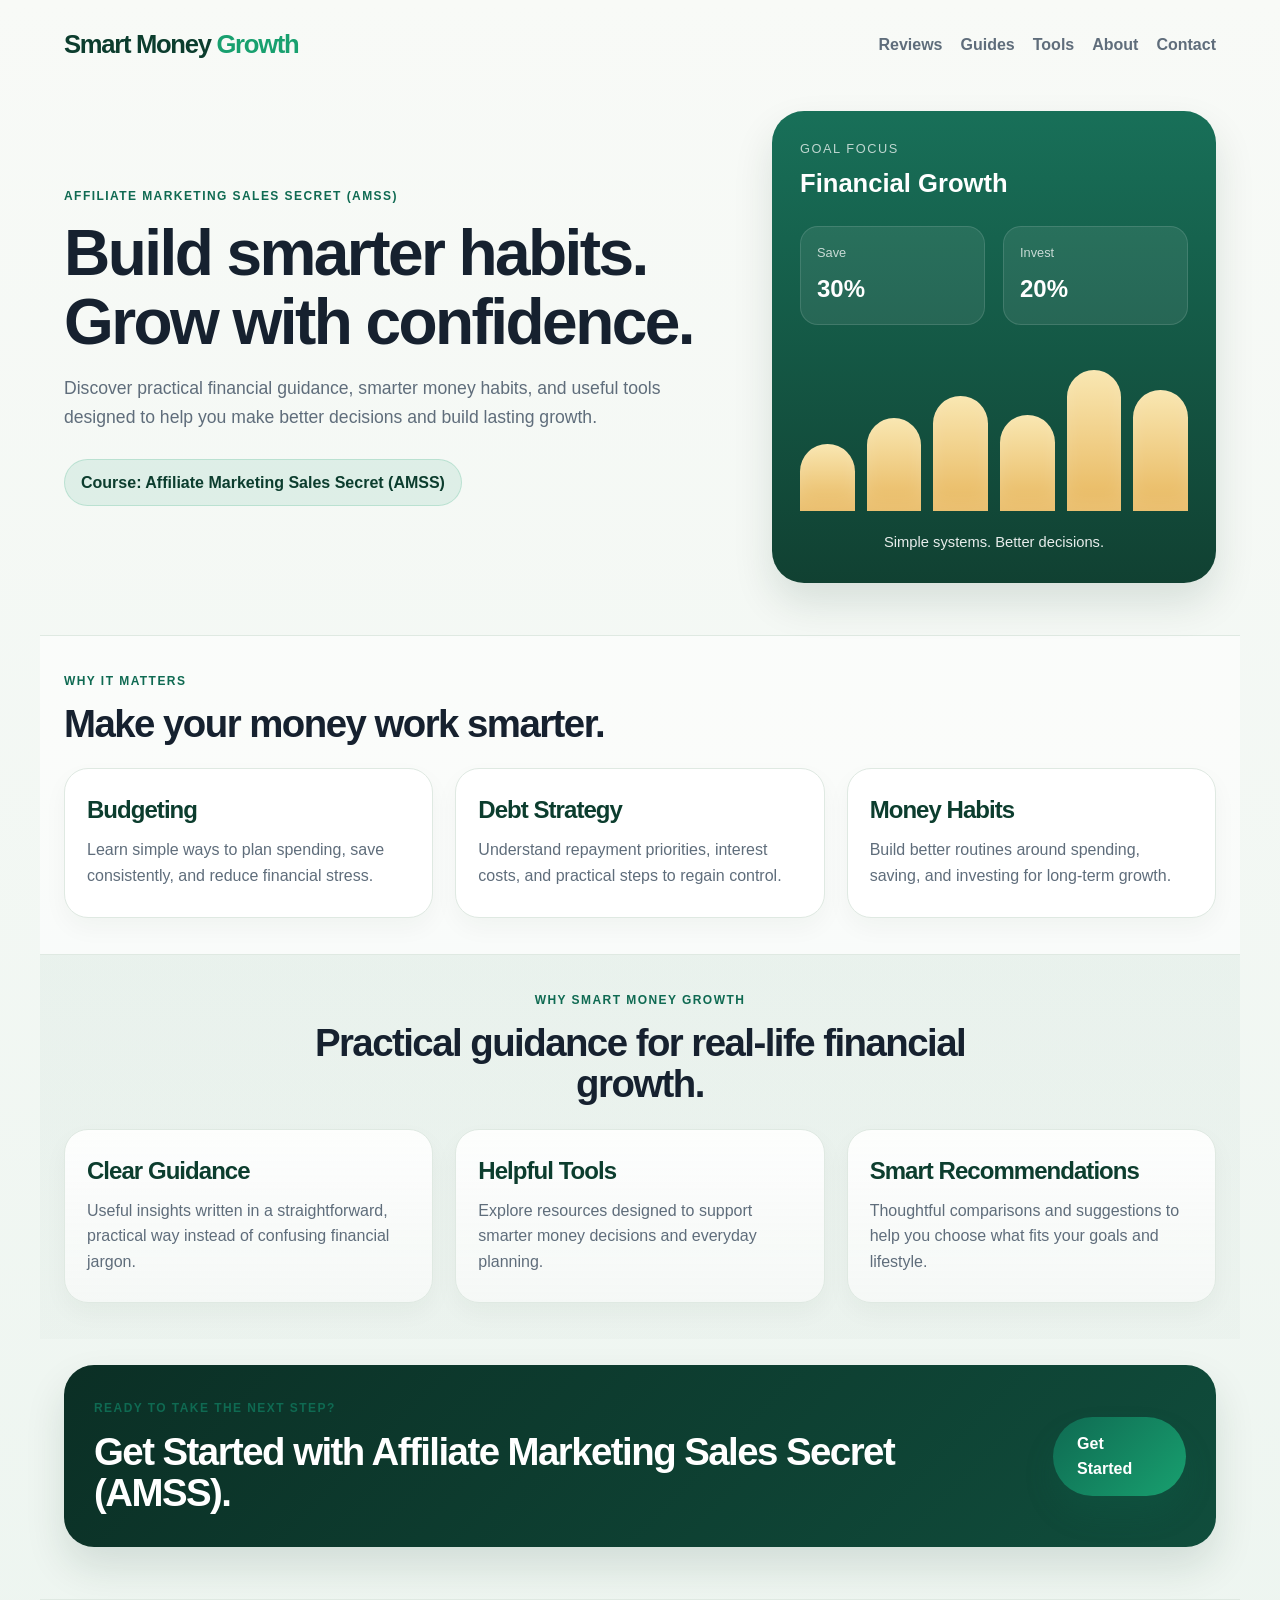
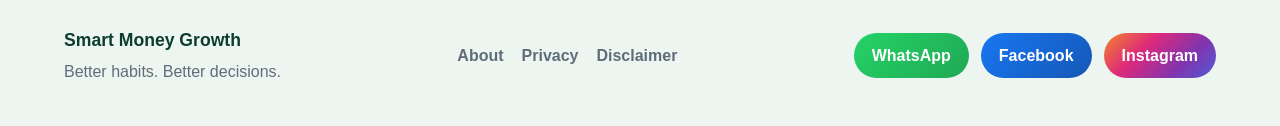
==== commit a6752365: "Make the AMSS course stand out and keep the Get Started CTA in one place near the bottom of the home" ====
--- a/index.html
+++ b/index.html
@@ -25,23 +25,13 @@
     <main>
       <section class="hero section">
         <div class="hero-copy">
-          <p class="eyebrow">Affiliate Marketing Sales Secret</p>
+          <p class="eyebrow">Affiliate Marketing Sales Secret (AMSS)</p>
           <h1>Build smarter habits. Grow with confidence.</h1>
           <p class="intro">
             Discover practical financial guidance, smarter money habits, and useful tools designed to help you make better decisions and build lasting growth.
           </p>
 
-          <div class="hero-actions">
-            <a class="btn btn-primary" href="https://selar.co/amss" target="_blank" rel="noopener noreferrer">Get Started with Affiliate Marketing Sales Secret</a>
-            <a class="btn btn-secondary" href="guides.html">Start Learning</a>
-            <a class="btn btn-secondary" href="tools.html">Explore Resources</a>
-          </div>
-
-          <div class="trust-row" aria-label="Highlights">
-            <span>✔ Clear guidance</span>
-            <span>✔ Smarter planning</span>
-            <span>✔ Better growth</span>
-          </div>
+          <p class="course-tag">Course: Affiliate Marketing Sales Secret (AMSS)</p>
         </div>
 
         <div class="hero-card" aria-label="Financial summary card">
@@ -122,9 +112,9 @@
         <div class="cta-box">
           <div>
             <p class="eyebrow">Ready to take the next step?</p>
-            <h2>Start exploring smarter money decisions today.</h2>
+            <h2>Get Started with Affiliate Marketing Sales Secret (AMSS).</h2>
           </div>
-          <a class="btn btn-primary" href="https://selar.co/amss" target="_blank" rel="noopener noreferrer">Enroll in Affiliate Marketing Sales Secret (AMSS)</a>
+          <a class="btn btn-primary" href="https://selar.co/amss" target="_blank" rel="noopener noreferrer">Get Started</a>
         </div>
       </section>
     </main>
--- a/style.css
+++ b/style.css
@@ -1,430 +1,442 @@
-:root {
-  --green: #0f6a52;
-  --green-2: #18a06f;
-  --green-deep: #0c3d2e;
-  --gold: #e8b75d;
-  --gold-soft: #f9e7b2;
-  --ink: #16212f;
-  --muted: #5f6d7b;
-  --bg: #f4f8f4;
-  --card: #ffffff;
-  --line: #dfe9e2;
-  --shadow: 0 20px 40px rgba(11, 47, 37, 0.12);
-}
+ :root {
+   --green: #0f6a52;
+   --green-2: #18a06f;
+   --green-deep: #0c3d2e;
+   --gold: #e8b75d;
+   --gold-soft: #f9e7b2;
+   --ink: #16212f;
+   --muted: #5f6d7b;
+   --bg: #f4f8f4;
+   --card: #ffffff;
+   --line: #dfe9e2;
+   --shadow: 0 20px 40px rgba(11, 47, 37, 0.12);
+ }
+ 
+ * { box-sizing: border-box; }
+ html { scroll-behavior: smooth; }
+ body {
+   margin: 0;
+   font-family: Inter, "Segoe UI", Arial, sans-serif;
+   background: linear-gradient(180deg, #f8faf7 0%, #edf5f0 100%);
+   color: var(--ink);
+   line-height: 1.6;
+ }
+ 
+ a {
+   text-decoration: none;
+   color: inherit;
+ }
+ 
+ img { max-width: 100%; display: block; }
+ 
+ .topbar {
+   max-width: 1200px;
+   margin: 0 auto;
+   padding: 24px 24px 18px;
+   display: flex;
+   align-items: center;
+   justify-content: space-between;
+   gap: 18px;
+ }
+ 
+ .brand {
+   font-size: clamp(1.4rem, 2vw, 2rem);
+   font-weight: 800;
+   letter-spacing: -0.05em;
+   color: var(--green-deep);
+ }
+ 
+ .brand span {
+   color: var(--green-2);
+ }
+ 
+ .nav-links {
+   display: flex;
+   align-items: center;
+   gap: 18px;
+   flex-wrap: wrap;
+ }
+ 
+ .nav-links a {
+   color: var(--muted);
+   font-weight: 600;
+   transition: color 0.2s ease;
+ }
+ 
+ .nav-links a:hover {
+   color: var(--green);
+ }
+ 
+ .section {
+   max-width: 1200px;
+   margin: 0 auto;
+   padding: 36px 24px;
+ }
+ 
+ .hero {
+   display: grid;
+   grid-template-columns: 1.2fr 0.8fr;
+   align-items: center;
+   gap: 42px;
+   padding-top: 28px;
+   padding-bottom: 52px;
+ }
+ 
+ .hero-copy {
+   padding-right: 18px;
+ }
+ 
+ .eyebrow {
+   margin: 0 0 12px;
+   text-transform: uppercase;
+   letter-spacing: 0.12em;
+   font-size: 0.75rem;
+   font-weight: 800;
+   color: var(--green);
+ }
+ 
+ h1, h2, h3 {
+   margin: 0 0 14px;
+   line-height: 1.08;
+   letter-spacing: -0.04em;
+ }
+ 
+ h1 {
+   font-size: clamp(2.8rem, 5vw, 4.5rem);
+   color: var(--ink);
+ }
+ 
+ .intro {
+   max-width: 610px;
+   font-size: 1.1rem;
+   color: var(--muted);
+   margin-bottom: 28px;
+ }
 
-* { box-sizing: border-box; }
-html { scroll-behavior: smooth; }
-body {
-  margin: 0;
-  font-family: Inter, "Segoe UI", Arial, sans-serif;
-  background: linear-gradient(180deg, #f8faf7 0%, #edf5f0 100%);
-  color: var(--ink);
-  line-height: 1.6;
-}
-
-a {
-  text-decoration: none;
-  color: inherit;
-}
-
-img { max-width: 100%; display: block; }
-
-.topbar {
-  max-width: 1200px;
-  margin: 0 auto;
-  padding: 24px 24px 18px;
-  display: flex;
-  align-items: center;
-  justify-content: space-between;
-  gap: 18px;
-}
-
-.brand {
-  font-size: clamp(1.4rem, 2vw, 2rem);
-  font-weight: 800;
-  letter-spacing: -0.05em;
-  color: var(--green-deep);
-}
-
-.brand span {
-  color: var(--green-2);
-}
-
-.nav-links {
-  display: flex;
-  align-items: center;
-  gap: 18px;
-  flex-wrap: wrap;
-}
-
-.nav-links a {
-  color: var(--muted);
-  font-weight: 600;
-  transition: color 0.2s ease;
-}
-
-.nav-links a:hover {
-  color: var(--green);
-}
-
-.section {
-  max-width: 1200px;
-  margin: 0 auto;
-  padding: 36px 24px;
-}
-
-.hero {
-  display: grid;
-  grid-template-columns: 1.2fr 0.8fr;
-  align-items: center;
-  gap: 42px;
-  padding-top: 28px;
-  padding-bottom: 52px;
-}
-
-.hero-copy {
-  padding-right: 18px;
-}
-
-.eyebrow {
-  margin: 0 0 12px;
-  text-transform: uppercase;
-  letter-spacing: 0.12em;
-  font-size: 0.75rem;
-  font-weight: 800;
-  color: var(--green);
-}
-
-h1, h2, h3 {
-  margin: 0 0 14px;
-  line-height: 1.08;
-  letter-spacing: -0.04em;
-}
-
-h1 {
-  font-size: clamp(2.8rem, 5vw, 4.5rem);
-  color: var(--ink);
-}
-
-.intro {
-  max-width: 610px;
-  font-size: 1.1rem;
-  color: var(--muted);
-  margin-bottom: 28px;
-}
-
-.hero-actions {
-  display: flex;
-  align-items: center;
-  gap: 16px;
-  flex-wrap: wrap;
-  margin-bottom: 26px;
-}
-
-.btn {
-  display: inline-flex;
-  align-items: center;
-  justify-content: center;
-  border-radius: 999px;
-  padding: 14px 24px;
-  font-weight: 700;
-  transition: transform 0.2s ease, box-shadow 0.2s ease, filter 0.2s ease;
-}
-
-.btn:hover {
-  transform: translateY(-1px);
-}
-
-.btn-primary {
-  background: linear-gradient(135deg, var(--green) 0%, var(--green-2) 100%);
-  color: #fff;
-  box-shadow: 0 18px 30px rgba(15, 106, 82, 0.2);
-}
-
-.btn-secondary {
-  background: #fff;
-  color: var(--green-deep);
-  border: 1px solid var(--line);
-}
-
-.trust-row {
-  display: flex;
-  align-items: center;
-  gap: 18px;
-  flex-wrap: wrap;
-  color: var(--green-deep);
-  font-weight: 700;
-  font-size: 0.95rem;
-}
-
-.trust-row span {
-  display: inline-flex;
-  align-items: center;
-  gap: 8px;
-  background: rgba(24, 160, 111, 0.08);
-  border: 1px solid rgba(24, 160, 111, 0.12);
-  border-radius: 999px;
-  padding: 8px 12px;
-}
-
-.hero-card {
-  background: linear-gradient(180deg, rgba(15, 106, 82, 0.96), rgba(12, 61, 46, 0.98));
-  border-radius: 32px;
-  padding: 28px;
-  color: #fff;
-  box-shadow: var(--shadow);
-}
-
-.metric {
-  display: flex;
-  flex-direction: column;
-  gap: 4px;
-  margin-bottom: 22px;
-}
-
-.metric .label {
-  font-size: 0.8rem;
-  color: rgba(255,255,255,0.72);
-  text-transform: uppercase;
-  letter-spacing: 0.12em;
-}
-
-.metric strong {
-  font-size: clamp(1.5rem, 2vw, 2rem);
-}
-
-.metric-row {
-  display: grid;
-  grid-template-columns: repeat(2, minmax(0, 1fr));
-  gap: 18px;
-  margin-bottom: 26px;
-}
-
-.metric-row div {
-  background: rgba(255,255,255,0.08);
-  border: 1px solid rgba(255,255,255,0.12);
-  border-radius: 18px;
-  padding: 16px;
-}
-
-.metric-row span {
-  display: block;
-  color: rgba(255,255,255,0.75);
-  font-size: 0.8rem;
-  margin-bottom: 6px;
-}
-
-.metric-row strong {
-  font-size: 1.5rem;
-}
-
-.chart-bars {
-  height: 160px;
-  display: flex;
-  align-items: end;
-  gap: 12px;
-  margin-bottom: 20px;
-}
-
-.chart-bars span {
-  display: block;
-  width: 100%;
-  border-radius: 999px 999px 0 0;
-  background: linear-gradient(180deg, var(--gold-soft) 0%, var(--gold) 100%);
-  box-shadow: inset 0 -10px 18px rgba(255,255,255,0.14);
-}
-
-.mini-note {
-  font-size: 0.92rem;
-  text-align: center;
-  color: rgba(255,255,255,0.9);
-}
-
-.section-light {
-  background: rgba(255, 255, 255, 0.6);
-  border-top: 1px solid var(--line);
-  border-bottom: 1px solid var(--line);
-}
-
-.section-heading {
-  margin-bottom: 24px;
-}
-
-.section-heading h2 {
-  font-size: clamp(2rem, 3vw, 3rem);
-  max-width: 760px;
-}
-
-.centered {
-  text-align: center;
-}
-
-.centered h2 {
-  margin: 0 auto;
-}
-
-.cards {
-  display: grid;
-  grid-template-columns: repeat(3, minmax(0, 1fr));
-  gap: 22px;
-}
-
-.card {
-  background: var(--card);
-  border: 1px solid var(--line);
-  border-radius: 24px;
-  padding: 28px 22px;
-  box-shadow: 0 10px 24px rgba(19, 43, 33, 0.04);
-}
-
-.card h3 {
-  font-size: 1.5rem;
-  color: var(--green-deep);
-}
-
-.card p {
-  margin: 0;
-  color: var(--muted);
-  font-size: 1rem;
-}
-
-.section-dark {
-  background: linear-gradient(180deg, rgba(15, 106, 82, 0.04), rgba(12, 61, 46, 0.02));
-}
-
-.cards-alt .card {
-  background: linear-gradient(180deg, rgba(255,255,255,0.9) 0%, rgba(245,248,246,1) 100%);
-}
-
-.cta-section {
-  padding-top: 26px;
-  padding-bottom: 52px;
-}
-
-.cta-box {
-  background: linear-gradient(135deg, #0b2f25 0%, #104d3c 100%);
-  border-radius: 30px;
-  padding: 34px 30px;
-  color: #fff;
-  display: flex;
-  justify-content: space-between;
-  align-items: center;
-  gap: 28px;
-  box-shadow: var(--shadow);
-}
-
-.cta-box h2 {
-  margin: 0;
-  font-size: clamp(1.8rem, 3vw, 2.8rem);
-}
-
-.footer {
-  max-width: 1200px;
-  margin: 0 auto;
-  padding: 26px 24px 42px;
-  display: flex;
-  align-items: center;
-  justify-content: space-between;
-  gap: 20px;
-  flex-wrap: wrap;
-  border-top: 1px solid var(--line);
-}
-
-.footer-brand {
-  display: flex;
-  flex-direction: column;
-  gap: 4px;
-}
-
-.footer-brand strong {
-  font-size: 1.1rem;
-  color: var(--green-deep);
-}
-
-.footer-brand span {
-  color: var(--muted);
-}
-
-.footer-links {
-  display: flex;
-  align-items: center;
-  gap: 18px;
-  flex-wrap: wrap;
-  color: var(--muted);
-  font-weight: 600;
-}
-
-.social-links {
-  display: flex;
-  align-items: center;
-  flex-wrap: wrap;
-  gap: 12px;
-}
-
-.social-btn {
-  display: inline-flex;
-  align-items: center;
-  justify-content: center;
-  padding: 10px 18px;
-  border-radius: 999px;
-  font-weight: 700;
-  color: #fff;
-  transition: transform 0.2s ease, filter 0.2s ease;
-}
-
-.social-btn:hover {
-  transform: translateY(-1px);
-  filter: brightness(1.04);
-}
-
-.social-btn.wa { background: linear-gradient(135deg, #25D366 0%, #1fa855 100%); }
-.social-btn.fb { background: linear-gradient(135deg, #1877f2 0%, #1557b5 100%); }
-.social-btn.ig {
-  background: linear-gradient(135deg, #f58529 0%, #dd2a7b 35%, #8134af 70%, #515bd4 100%);
-}
-
-@media (max-width: 900px) {
-  .hero {
-    grid-template-columns: 1fr;
-  }
-
-  .cards {
-    grid-template-columns: 1fr;
-  }
-
-  .cta-box {
-    flex-direction: column;
-    align-items: flex-start;
-  }
-}
-
-@media (max-width: 620px) {
-  .topbar {
-    flex-direction: column;
-    align-items: flex-start;
-  }
-
-  .nav-links {
-    gap: 12px;
-  }
-
-  .hero {
-    padding-top: 8px;
-  }
-
-  .hero-actions,
-  .social-links,
-  .footer-links {
-    width: 100%;
-  }
-
-  .btn,
-  .social-btn {
-    width: 100%;
-    text-align: center;
-  }
-
-  .footer {
-    align-items: flex-start;
-  }
-}
+ .course-tag {
+   display: inline-block;
+   background: rgba(24, 160, 111, 0.1);
+   border: 1px solid rgba(24, 160, 111, 0.18);
+   color: var(--green-deep);
+   border-radius: 999px;
+   padding: 10px 16px;
+   font-weight: 700;
+   margin: 0;
+ }
+ 
+ .hero-actions {
+   display: flex;
+   align-items: center;
+   gap: 16px;
+   flex-wrap: wrap;
+   margin-bottom: 26px;
+ }
+ 
+ .btn {
+   display: inline-flex;
+   align-items: center;
+   justify-content: center;
+   border-radius: 999px;
+   padding: 14px 24px;
+   font-weight: 700;
+   transition: transform 0.2s ease, box-shadow 0.2s ease, filter 0.2s ease;
+ }
+ 
+ .btn:hover {
+   transform: translateY(-1px);
+ }
+ 
+ .btn-primary {
+   background: linear-gradient(135deg, var(--green) 0%, var(--green-2) 100%);
+   color: #fff;
+   box-shadow: 0 18px 30px rgba(15, 106, 82, 0.2);
+ }
+ 
+ .btn-secondary {
+   background: #fff;
+   color: var(--green-deep);
+   border: 1px solid var(--line);
+ }
+ 
+ .trust-row {
+   display: flex;
+   align-items: center;
+   gap: 18px;
+   flex-wrap: wrap;
+   color: var(--green-deep);
+   font-weight: 700;
+   font-size: 0.95rem;
+ }
+ 
+ .trust-row span {
+   display: inline-flex;
+   align-items: center;
+   gap: 8px;
+   background: rgba(24, 160, 111, 0.08);
+   border: 1px solid rgba(24, 160, 111, 0.12);
+   border-radius: 999px;
+   padding: 8px 12px;
+ }
+ 
+ .hero-card {
+   background: linear-gradient(180deg, rgba(15, 106, 82, 0.96), rgba(12, 61, 46, 0.98));
+   border-radius: 32px;
+   padding: 28px;
+   color: #fff;
+   box-shadow: var(--shadow);
+ }
+ 
+ .metric {
+   display: flex;
+   flex-direction: column;
+   gap: 4px;
+   margin-bottom: 22px;
+ }
+ 
+ .metric .label {
+   font-size: 0.8rem;
+   color: rgba(255,255,255,0.72);
+   text-transform: uppercase;
+   letter-spacing: 0.12em;
+ }
+ 
+ .metric strong {
+   font-size: clamp(1.5rem, 2vw, 2rem);
+ }
+ 
+ .metric-row {
+   display: grid;
+   grid-template-columns: repeat(2, minmax(0, 1fr));
+   gap: 18px;
+   margin-bottom: 26px;
+ }
+ 
+ .metric-row div {
+   background: rgba(255,255,255,0.08);
+   border: 1px solid rgba(255,255,255,0.12);
+   border-radius: 18px;
+   padding: 16px;
+ }
+ 
+ .metric-row span {
+   display: block;
+   color: rgba(255,255,255,0.75);
+   font-size: 0.8rem;
+   margin-bottom: 6px;
+ }
+ 
+ .metric-row strong {
+   font-size: 1.5rem;
+ }
+ 
+ .chart-bars {
+   height: 160px;
+   display: flex;
+   align-items: end;
+   gap: 12px;
+   margin-bottom: 20px;
+ }
+ 
+ .chart-bars span {
+   display: block;
+   width: 100%;
+   border-radius: 999px 999px 0 0;
+   background: linear-gradient(180deg, var(--gold-soft) 0%, var(--gold) 100%);
+   box-shadow: inset 0 -10px 18px rgba(255,255,255,0.14);
+ }
+ 
+ .mini-note {
+   font-size: 0.92rem;
+   text-align: center;
+   color: rgba(255,255,255,0.9);
+ }
+ 
+ .section-light {
+   background: rgba(255, 255, 255, 0.6);
+   border-top: 1px solid var(--line);
+   border-bottom: 1px solid var(--line);
+ }
+ 
+ .section-heading {
+   margin-bottom: 24px;
+ }
+ 
+ .section-heading h2 {
+   font-size: clamp(2rem, 3vw, 3rem);
+   max-width: 760px;
+ }
+ 
+ .centered {
+   text-align: center;
+ }
+ 
+ .centered h2 {
+   margin: 0 auto;
+ }
+ 
+ .cards {
+   display: grid;
+   grid-template-columns: repeat(3, minmax(0, 1fr));
+   gap: 22px;
+ }
+ 
+ .card {
+   background: var(--card);
+   border: 1px solid var(--line);
+   border-radius: 24px;
+   padding: 28px 22px;
+   box-shadow: 0 10px 24px rgba(19, 43, 33, 0.04);
+ }
+ 
+ .card h3 {
+   font-size: 1.5rem;
+   color: var(--green-deep);
+ }
+ 
+ .card p {
+   margin: 0;
+   color: var(--muted);
+   font-size: 1rem;
+ }
+ 
+ .section-dark {
+   background: linear-gradient(180deg, rgba(15, 106, 82, 0.04), rgba(12, 61, 46, 0.02));
+ }
+ 
+ .cards-alt .card {
+   background: linear-gradient(180deg, rgba(255,255,255,0.9) 0%, rgba(245,248,246,1) 100%);
+ }
+ 
+ .cta-section {
+   padding-top: 26px;
+   padding-bottom: 52px;
+ }
+ 
+ .cta-box {
+   background: linear-gradient(135deg, #0b2f25 0%, #104d3c 100%);
+   border-radius: 30px;
+   padding: 34px 30px;
+   color: #fff;
+   display: flex;
+   justify-content: space-between;
+   align-items: center;
+   gap: 28px;
+   box-shadow: var(--shadow);
+ }
+ 
+ .cta-box h2 {
+   margin: 0;
+   font-size: clamp(1.8rem, 3vw, 2.8rem);
+ }
+ 
+ .footer {
+   max-width: 1200px;
+   margin: 0 auto;
+   padding: 26px 24px 42px;
+   display: flex;
+   align-items: center;
+   justify-content: space-between;
+   gap: 20px;
+   flex-wrap: wrap;
+   border-top: 1px solid var(--line);
+ }
+ 
+ .footer-brand {
+   display: flex;
+   flex-direction: column;
+   gap: 4px;
+ }
+ 
+ .footer-brand strong {
+   font-size: 1.1rem;
+   color: var(--green-deep);
+ }
+ 
+ .footer-brand span {
+   color: var(--muted);
+ }
+ 
+ .footer-links {
+   display: flex;
+   align-items: center;
+   gap: 18px;
+   flex-wrap: wrap;
+   color: var(--muted);
+   font-weight: 600;
+ }
+ 
+ .social-links {
+   display: flex;
+   align-items: center;
+   flex-wrap: wrap;
+   gap: 12px;
+ }
+ 
+ .social-btn {
+   display: inline-flex;
+   align-items: center;
+   justify-content: center;
+   padding: 10px 18px;
+   border-radius: 999px;
+   font-weight: 700;
+   color: #fff;
+   transition: transform 0.2s ease, filter 0.2s ease;
+ }
+ 
+ .social-btn:hover {
+   transform: translateY(-1px);
+   filter: brightness(1.04);
+ }
+ 
+ .social-btn.wa { background: linear-gradient(135deg, #25D366 0%, #1fa855 100%); }
+ .social-btn.fb { background: linear-gradient(135deg, #1877f2 0%, #1557b5 100%); }
+ .social-btn.ig {
+   background: linear-gradient(135deg, #f58529 0%, #dd2a7b 35%, #8134af 70%, #515bd4 100%);
+ }
+ 
+ @media (max-width: 900px) {
+   .hero {
+     grid-template-columns: 1fr;
+   }
+ 
+   .cards {
+     grid-template-columns: 1fr;
+   }
+ 
+   .cta-box {
+     flex-direction: column;
+     align-items: flex-start;
+   }
+ }
+ 
+ @media (max-width: 620px) {
+   .topbar {
+     flex-direction: column;
+     align-items: flex-start;
+   }
+ 
+   .nav-links {
+     gap: 12px;
+   }
+ 
+   .hero {
+     padding-top: 8px;
+   }
+ 
+   .hero-actions,
+   .social-links,
+   .footer-links {
+     width: 100%;
+   }
+ 
+   .btn,
+   .social-btn {
+     width: 100%;
+     text-align: center;
+   }
+ 
+   .footer {
+     align-items: flex-start;
+   }
+ }
+ 
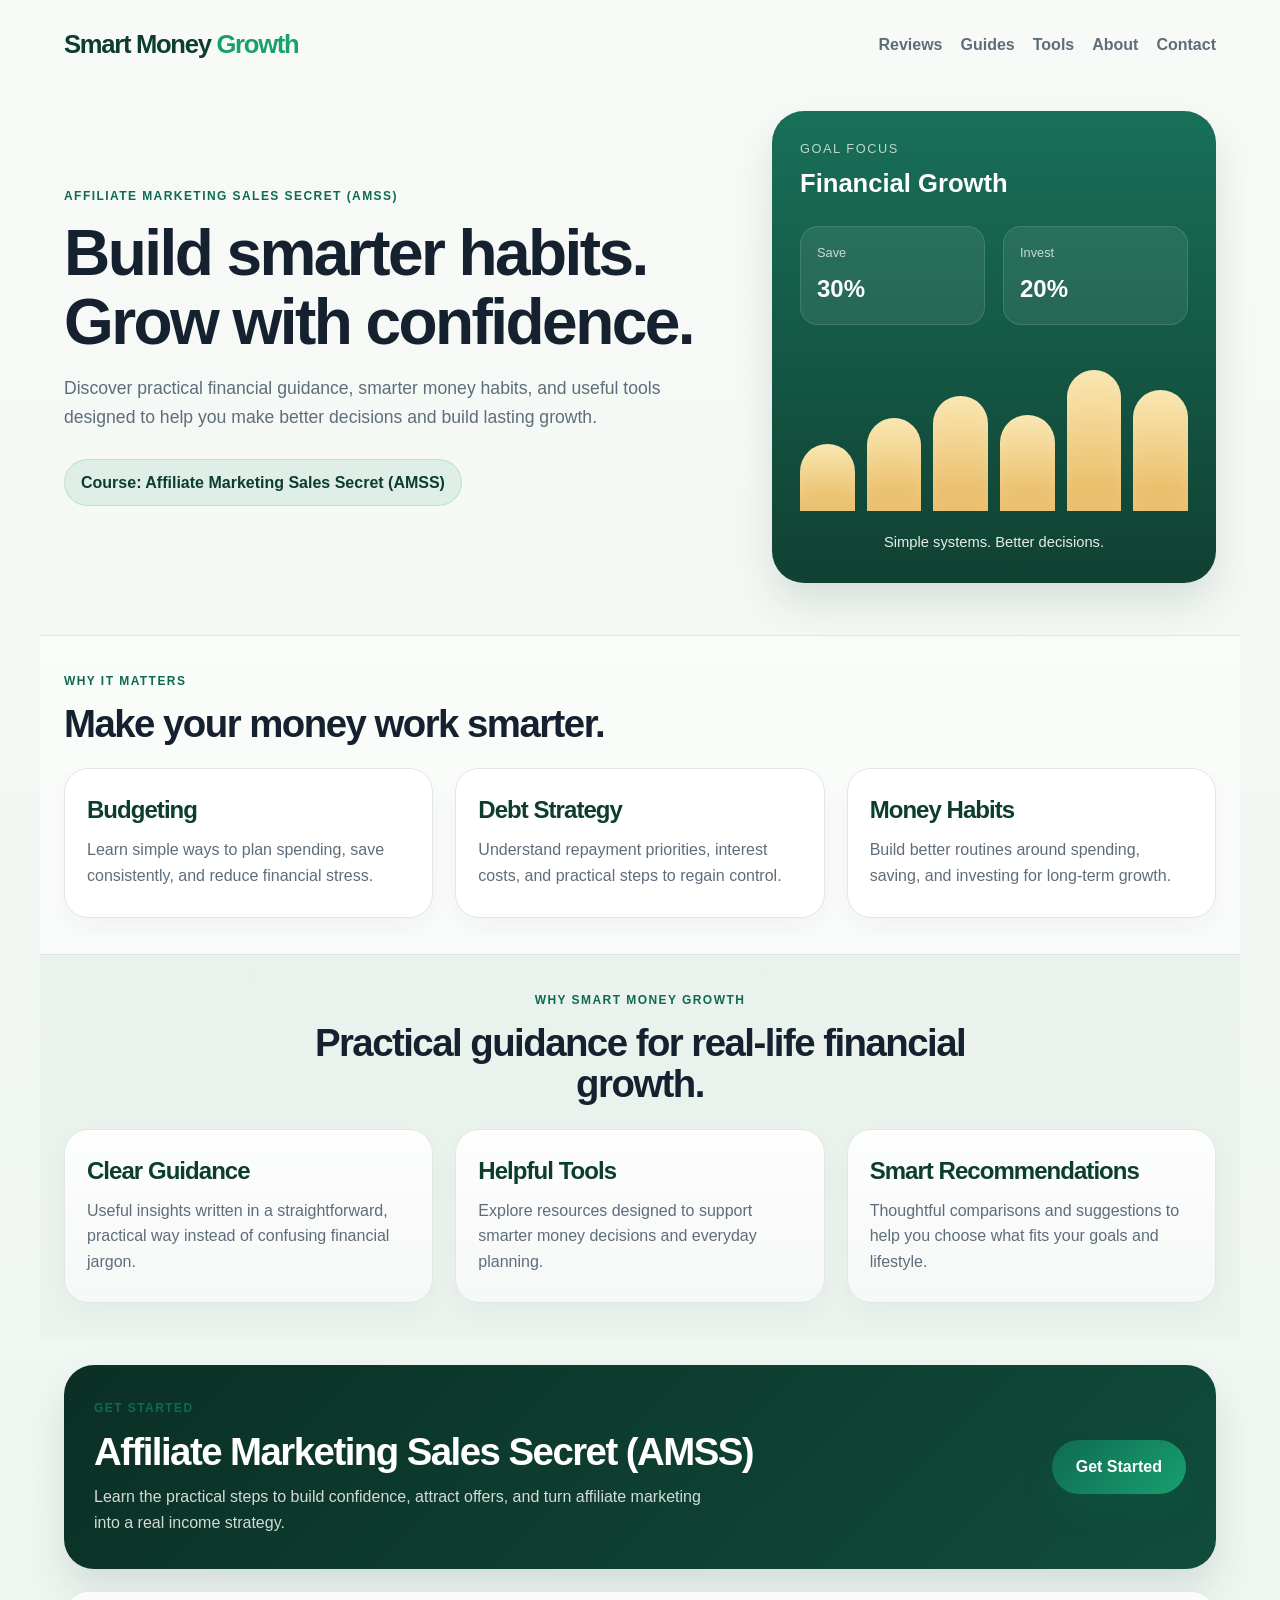
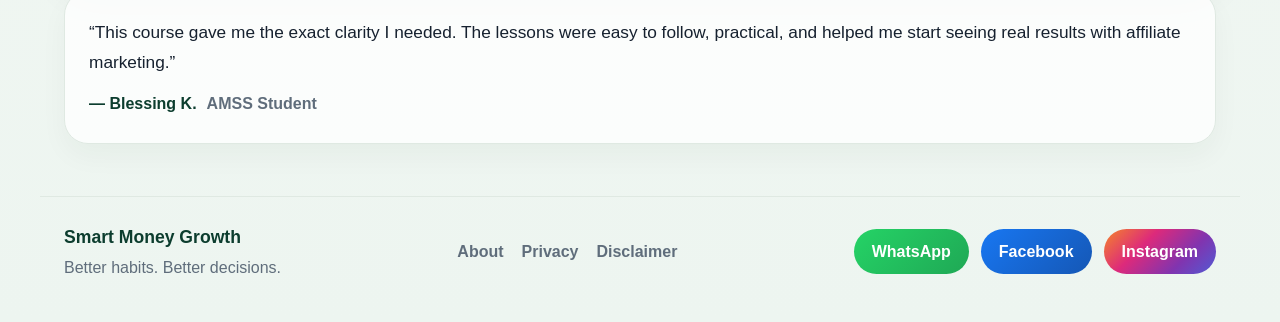
==== commit 5d4312dc: "Move the Get Started CTA to the bottom and add a testimonial for AMSS near the final course section." ====
--- a/index.html
+++ b/index.html
@@ -110,11 +110,27 @@
 
       <section class="section cta-section">
         <div class="cta-box">
-          <div>
-            <p class="eyebrow">Ready to take the next step?</p>
-            <h2>Get Started with Affiliate Marketing Sales Secret (AMSS).</h2>
+          <div class="cta-copy">
+            <p class="eyebrow">Get Started</p>
+            <h2>Affiliate Marketing Sales Secret (AMSS)</h2>
+            <p>
+              Learn the practical steps to build confidence, attract offers, and turn affiliate marketing into a real income strategy.
+            </p>
           </div>
-          <a class="btn btn-primary" href="https://selar.co/amss" target="_blank" rel="noopener noreferrer">Get Started</a>
+
+          <div class="cta-actions">
+            <a class="btn btn-primary" href="https://selar.co/amss" target="_blank" rel="noopener noreferrer">Get Started</a>
+          </div>
+        </div>
+
+        <div class="testimonial">
+          <p class="quote">
+            “This course gave me the exact clarity I needed. The lessons were easy to follow, practical, and helped me start seeing real results with affiliate marketing.”
+          </p>
+          <div class="person">
+            <strong>— Blessing K.</strong>
+            <span>AMSS Student</span>
+          </div>
         </div>
       </section>
     </main>
--- a/style.css
+++ b/style.css
@@ -324,9 +324,55 @@
    box-shadow: var(--shadow);
  }
  
+ .cta-copy {
+   flex: 1;
+ }
+ 
+ .cta-copy p:last-child {
+   margin: 12px 0 0;
+   color: rgba(255,255,255,0.82);
+   max-width: 620px;
+ }
+ 
  .cta-box h2 {
    margin: 0;
    font-size: clamp(1.8rem, 3vw, 2.8rem);
+ }
+
+ .cta-actions {
+   display: flex;
+   align-items: center;
+   justify-content: center;
+ }
+ 
+ .testimonial {
+   background: rgba(255,255,255,0.8);
+   border: 1px solid var(--line);
+   border-radius: 24px;
+   padding: 26px 24px;
+   margin-top: 22px;
+   box-shadow: 0 12px 28px rgba(19, 43, 33, 0.04);
+ }
+
+ .testimonial .quote {
+   margin: 0 0 14px;
+   font-size: 1.08rem;
+   color: var(--ink);
+   line-height: 1.7;
+ }
+
+ .testimonial .person {
+   display: flex;
+   align-items: center;
+   gap: 10px;
+   flex-wrap: wrap;
+   color: var(--green-deep);
+   font-weight: 700;
+ }
+
+ .testimonial .person span {
+   color: var(--muted);
+   font-weight: 600;
  }
  
  .footer {
